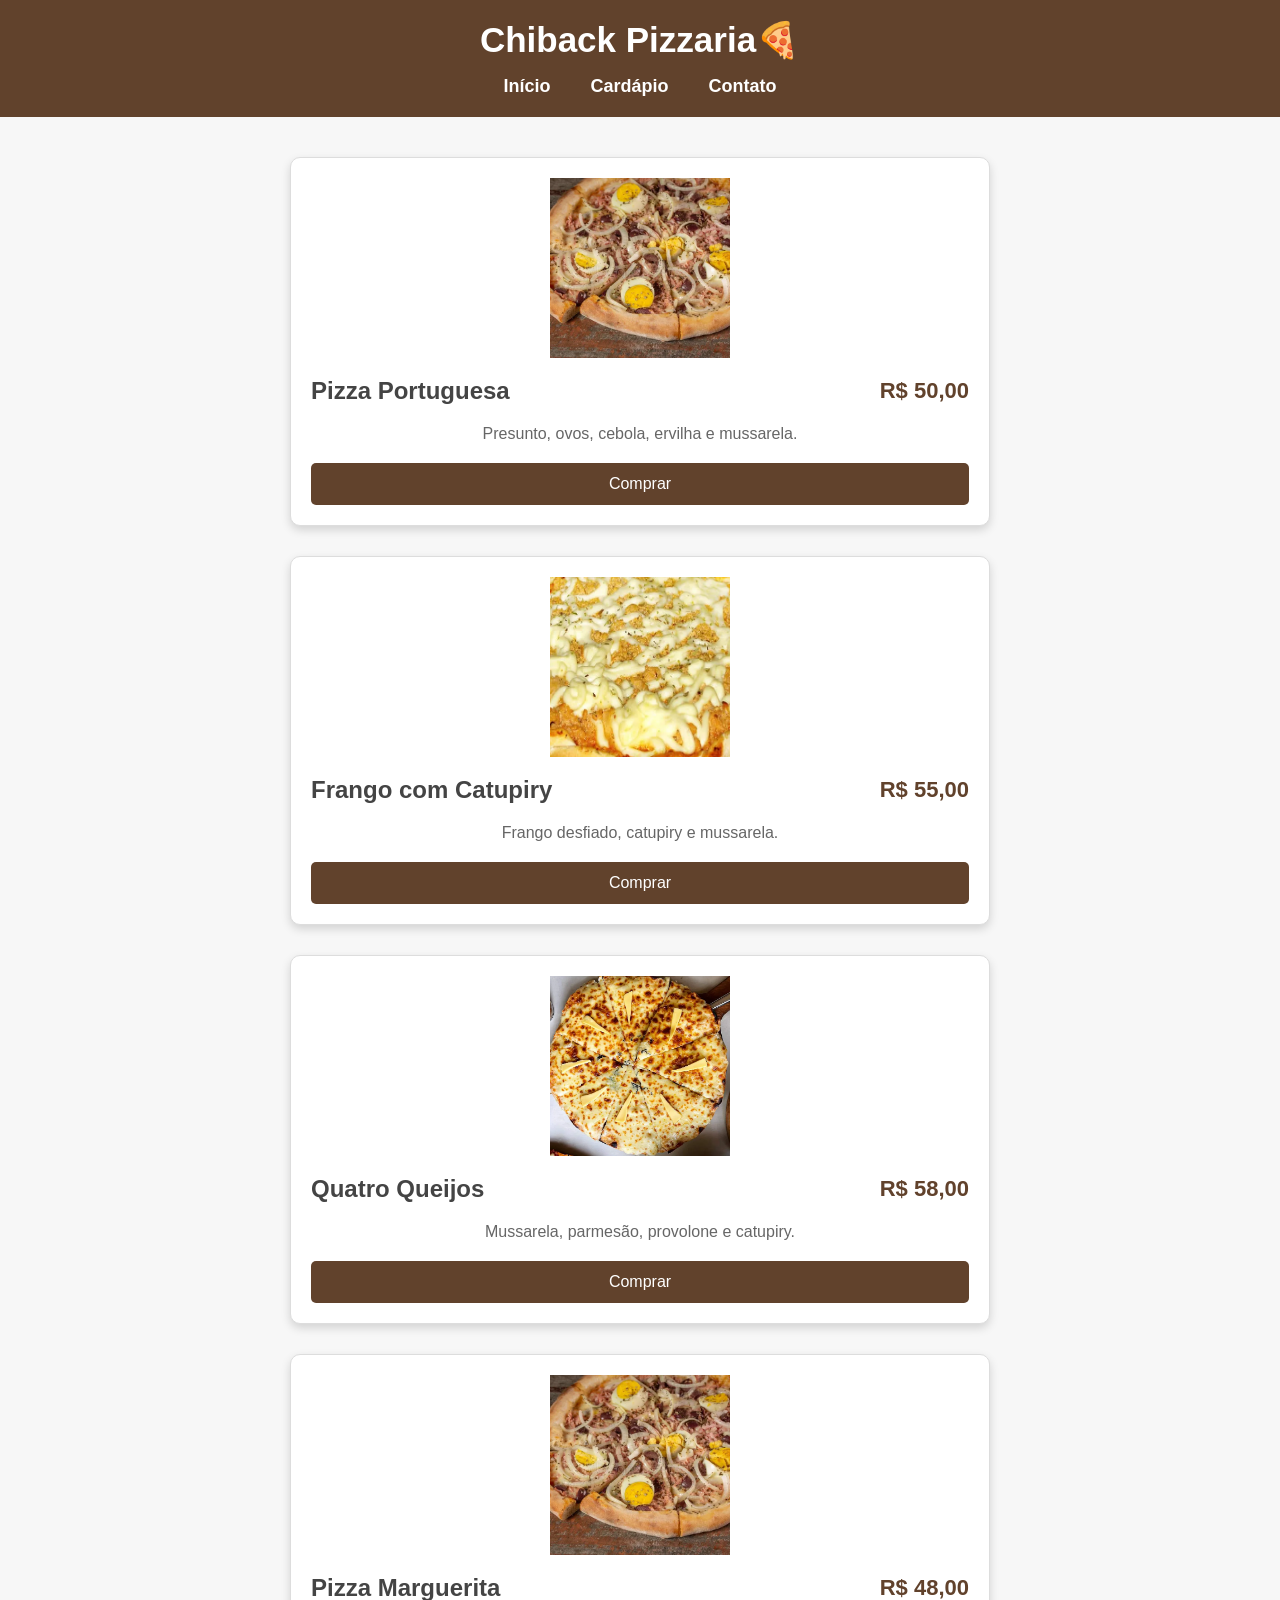
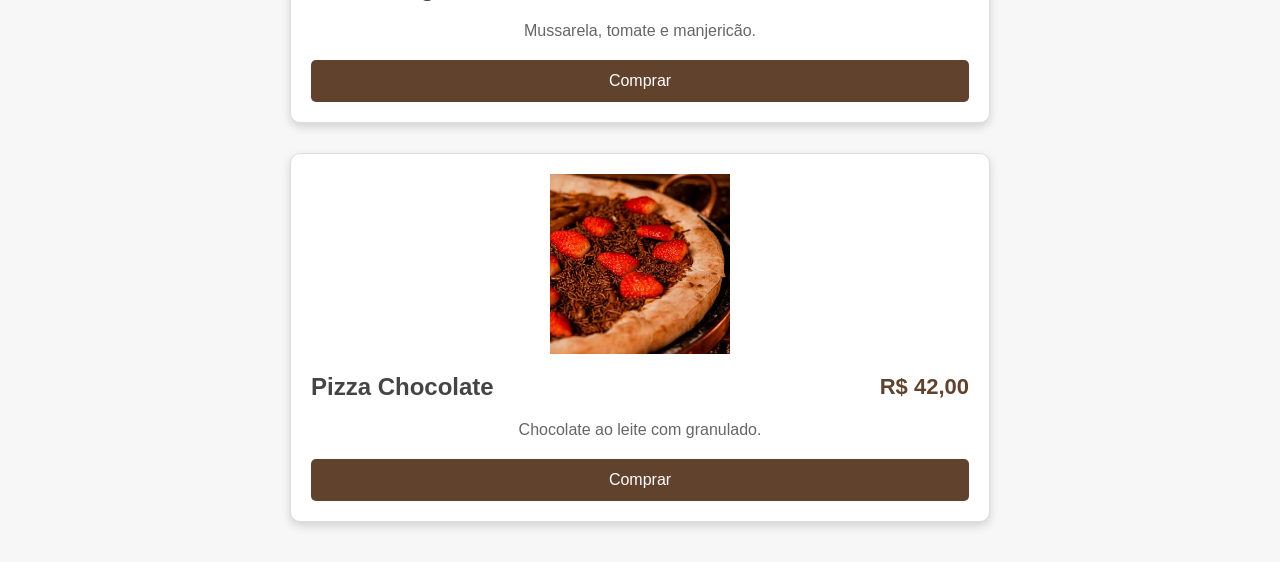
==== Pizzaria Chiback/index.html @ ef8bc4b9 "Chiback Pizzaria" ====
<!DOCTYPE html>
<html lang="pt-br">
<head>
    <meta charset="UTF-8">
    <meta name="viewport" content="width=device-width, initial-scale=1.0">
    <title>Chiback Pizzaria</title>
    <link rel="stylesheet" href="style.css">
</head>
<body>

<header>

    <h1> Chiback Pizzaria🍕</h1>

    <nav>
        <a href="#">Início</a>
        <a href="#">Cardápio</a>
        <a href="#">Contato</a>
    </nav>

</header>


<section class="cardapio">

    <div class="produto">
        <img src="imagens/portuguesa.png" alt="Pizza Portuguesa">

        <div class="titulo">
            <h2>Pizza Portuguesa</h2>
            <span>R$ 50,00</span>
        </div>

        <p>Presunto, ovos, cebola, ervilha e mussarela.</p>

        <button>Comprar</button>
    </div>

    <div class="produto">
        <img src="imagens/frango.png" alt="Pizza Frango">

        <div class="titulo">
            <h2>Frango com Catupiry</h2>
            <span>R$ 55,00</span>
        </div>

        <p>Frango desfiado, catupiry e mussarela.</p>

        <button>Comprar</button>
    </div>

    <div class="produto">
        <img src="imagens/queijos.png" alt="Pizza Quatro Queijos">

        <div class="titulo">
            <h2>Quatro Queijos</h2>
            <span>R$ 58,00</span>
        </div>

        <p>Mussarela, parmesão, provolone e catupiry.</p>

        <button>Comprar</button>
    </div>

    <div class="produto">
        <img src="imagens/portuguesa.png" alt="Pizza Marguerita">

        <div class="titulo">
            <h2>Pizza Marguerita</h2>
            <span>R$ 48,00</span>
        </div>

        <p>Mussarela, tomate e manjericão.</p>

        <button>Comprar</button>
    </div>

    <div class="produto">
        <img src="imagens/chocolate.png" alt="Pizza Chocolate">

        <div class="titulo">
            <h2>Pizza Chocolate</h2>
            <span>R$ 42,00</span>
        </div>

        <p>Chocolate ao leite com granulado.</p>

        <button>Comprar</button>
    </div>

    <!-- Produto escondido -->
    <div class="produto escondido">

        <img src="imagens/camarao.png" alt="Pizza Camarão">

        <div class="titulo">
            <h2>Pizza Camarão</h2>
            <span>R$ 75,00</span>
        </div>

        <p>Produto em teste.</p>

        <button>Comprar</button>

    </div>

</section>

</body>
</html>
---- Pizzaria Chiback/style.css ----
*{
    margin: 0;
    padding: 0;
    box-sizing: border-box;
    font-family: Arial, Helvetica, sans-serif;
}

body{
    background: #f7f7f7;
}

header{
    background: #61422c;
    color: white;
    text-align: center;
    padding: 20px;
}

header h1{
    margin-bottom: 15px;
    font-size: 35px;
}

nav{
    display: flex;
    justify-content: center;
    gap: 40px;
}

nav a{
    color: white;
    text-decoration: none;
    font-size: 18px;
    font-weight: bold;
}

nav a:hover{
    color: #ffe4b5;
}


.cardapio{
    display: flex;
    flex-direction: column;
    align-items: center;
    gap: 30px;
    margin: 40px;
}

.produto{
    width: 700px;
    background: white;
    border-radius: 10px;
    border: 1px solid #ddd;
    box-shadow: 0 4px 10px rgba(0,0,0,0.15);
    padding: 20px;
    text-align: center;
}

.produto:hover{
    transform: scale(1.02);
    transition: 0.3s;
}

.produto img{
    width: 180px;
    height: 180px;
    object-fit: cover;
    margin-bottom: 15px;
}

.titulo{
    display: flex;
    justify-content: space-between;
    align-items: center;
}

.titulo h2{
    color: #444;
}

.titulo span{
    color: #61422c;
    font-weight: bold;
    font-size: 22px;
}

.produto p{
    margin: 20px 0;
    color: #666;
}

button{
    width: 100%;
    padding: 12px;
    background: #61422c;
    color: white;
    border: none;
    border-radius: 5px;
    font-size: 16px;
    cursor: pointer;
}

button:hover{
    background: #61422c;
}

.escondido{
    display: none;
}
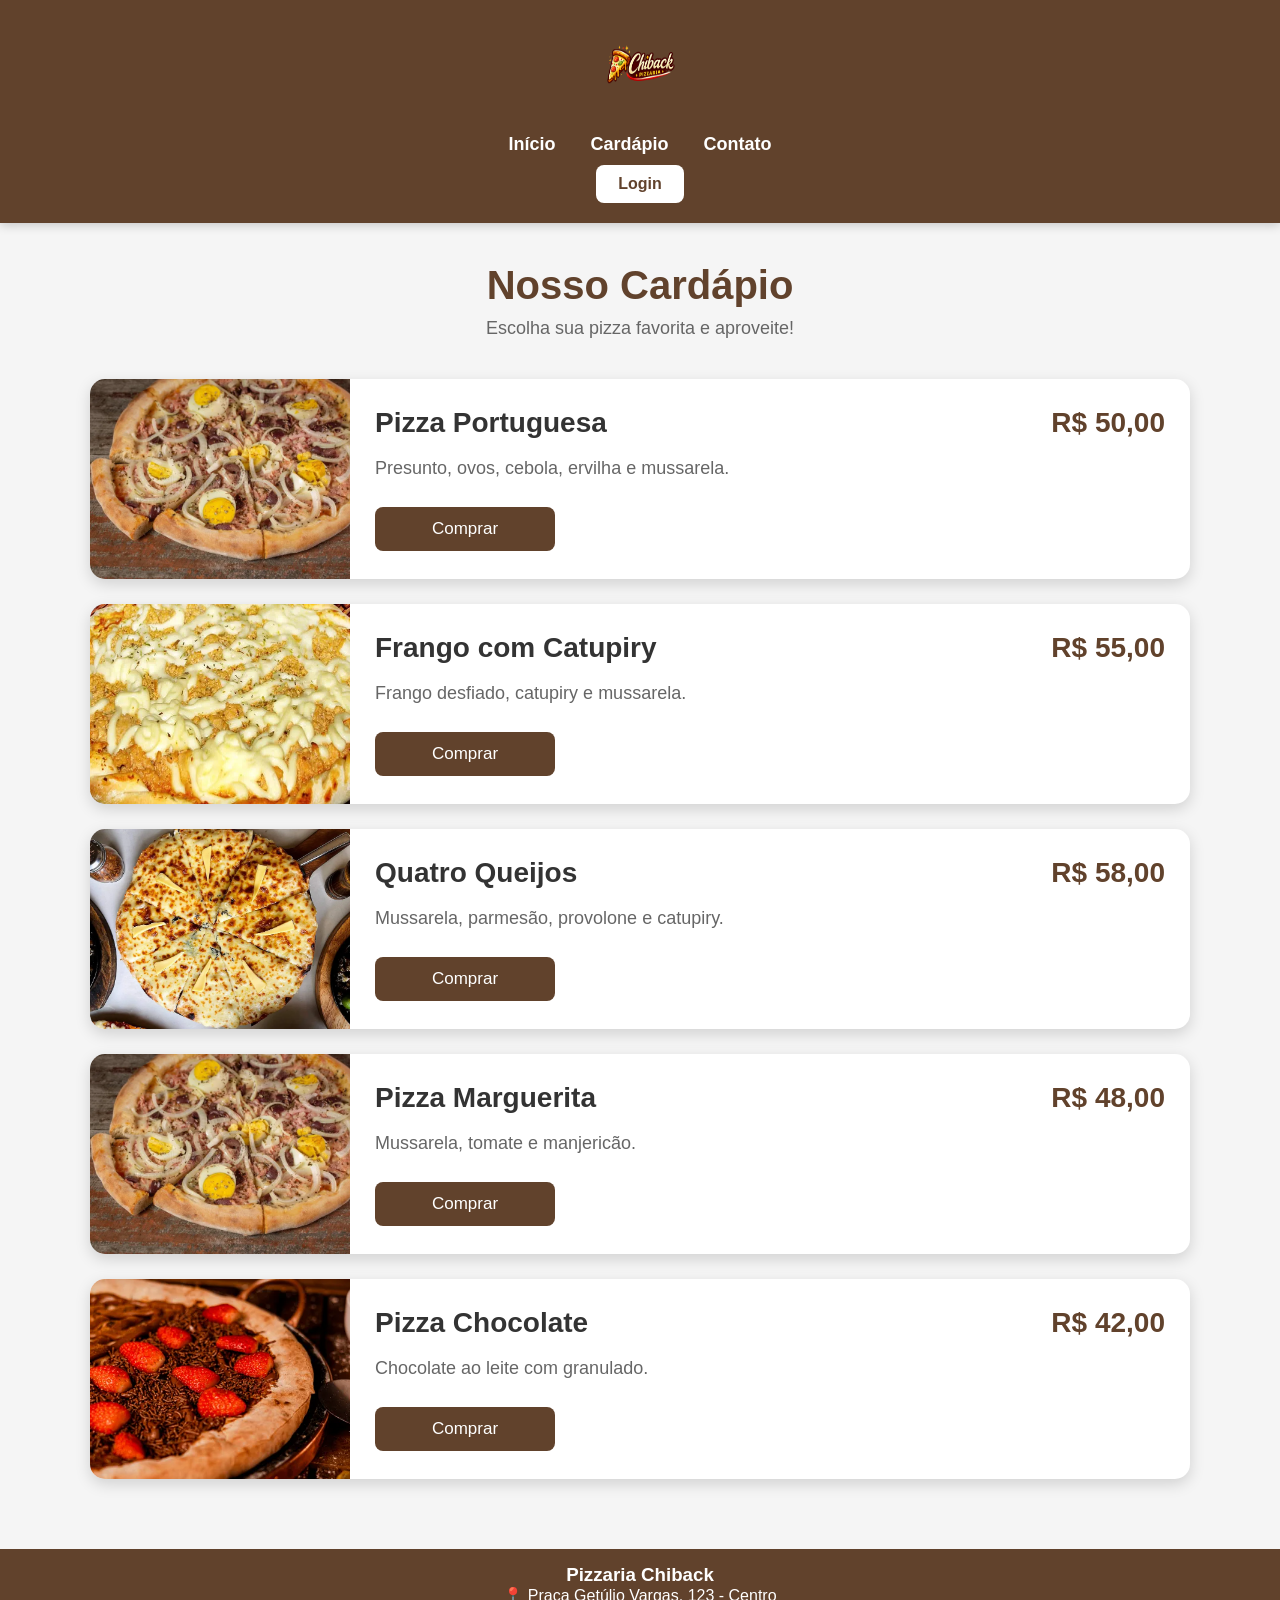
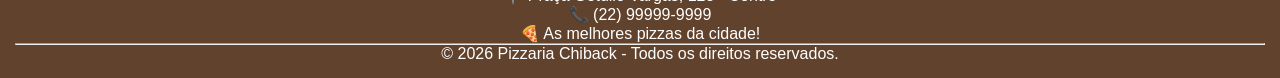
==== commit 3f8784a6: "Chiback Pizza1" ====
--- a/Pizzaria Chiback/index.html
+++ b/Pizzaria Chiback/index.html
@@ -1,110 +1,129 @@
 <!DOCTYPE html>
-<html lang="pt-br">
+<html lang="pt-BR">
 <head>
     <meta charset="UTF-8">
     <meta name="viewport" content="width=device-width, initial-scale=1.0">
-    <title>Chiback Pizzaria</title>
+    <title>Pizzaria Chiback</title>
+
     <link rel="stylesheet" href="style.css">
 </head>
 <body>
 
-<header>
+    <header>
 
-    <h1> Chiback Pizzaria🍕</h1>
-
-    <nav>
-        <a href="#">Início</a>
-        <a href="#">Cardápio</a>
-        <a href="#">Contato</a>
-    </nav>
-
-</header>
-
-
-<section class="cardapio">
-
-    <div class="produto">
-        <img src="imagens/portuguesa.png" alt="Pizza Portuguesa">
-
-        <div class="titulo">
-            <h2>Pizza Portuguesa</h2>
-            <span>R$ 50,00</span>
+        <div class="logo">
+            <img src="imagens/logo.png" alt="Logo da Pizzaria Chiback" height="100" width="100">
         </div>
 
-        <p>Presunto, ovos, cebola, ervilha e mussarela.</p>
+        <nav>
+            <a href="#">Início</a>
+            <a href="#">Cardápio</a>
+            <a href="#">Contato</a>
+        </nav>
 
-        <button>Comprar</button>
-    </div>
+        <button class="login">Login</button>
 
-    <div class="produto">
-        <img src="imagens/frango.png" alt="Pizza Frango">
+    </header>
 
-        <div class="titulo">
-            <h2>Frango com Catupiry</h2>
-            <span>R$ 55,00</span>
+    <section class="banner">
+        <h2>Nosso Cardápio</h2>
+        <p>Escolha sua pizza favorita e aproveite!</p>
+    </section>
+
+    <section class="cardapio">
+
+        <div class="produto">
+            <img src="imagens/portuguesa.png" alt="Pizza Portuguesa">
+
+            <div class="info">
+                <div class="titulo">
+                    <h2>Pizza Portuguesa</h2>
+                    <span>R$ 50,00</span>
+                </div>
+
+                <p>Presunto, ovos, cebola, ervilha e mussarela.</p>
+
+                <button>Comprar</button>
+            </div>
         </div>
 
-        <p>Frango desfiado, catupiry e mussarela.</p>
+        <div class="produto">
+            <img src="imagens/frango.png" alt="Frango com Catupiry">
 
-        <button>Comprar</button>
-    </div>
+            <div class="info">
+                <div class="titulo">
+                    <h2>Frango com Catupiry</h2>
+                    <span>R$ 55,00</span>
+                </div>
 
-    <div class="produto">
-        <img src="imagens/queijos.png" alt="Pizza Quatro Queijos">
+                <p>Frango desfiado, catupiry e mussarela.</p>
 
-        <div class="titulo">
-            <h2>Quatro Queijos</h2>
-            <span>R$ 58,00</span>
+                <button>Comprar</button>
+            </div>
         </div>
 
-        <p>Mussarela, parmesão, provolone e catupiry.</p>
+        <div class="produto">
+            <img src="imagens/queijos.png" alt="Quatro Queijos">
 
-        <button>Comprar</button>
-    </div>
+            <div class="info">
+                <div class="titulo">
+                    <h2>Quatro Queijos</h2>
+                    <span>R$ 58,00</span>
+                </div>
 
-    <div class="produto">
-        <img src="imagens/portuguesa.png" alt="Pizza Marguerita">
+                <p>Mussarela, parmesão, provolone e catupiry.</p>
 
-        <div class="titulo">
-            <h2>Pizza Marguerita</h2>
-            <span>R$ 48,00</span>
+                <button>Comprar</button>
+            </div>
         </div>
 
-        <p>Mussarela, tomate e manjericão.</p>
+        <div class="produto">
+            <img src="imagens/portuguesa.png" alt="Pizza Marguerita">
 
-        <button>Comprar</button>
-    </div>
+            <div class="info">
+                <div class="titulo">
+                    <h2>Pizza Marguerita</h2>
+                    <span>R$ 48,00</span>
+                </div>
 
-    <div class="produto">
-        <img src="imagens/chocolate.png" alt="Pizza Chocolate">
+                <p>Mussarela, tomate e manjericão.</p>
 
-        <div class="titulo">
-            <h2>Pizza Chocolate</h2>
-            <span>R$ 42,00</span>
+                <button>Comprar</button>
+            </div>
         </div>
 
-        <p>Chocolate ao leite com granulado.</p>
+        <div class="produto">
+            <img src="imagens/chocolate.png" alt="Pizza Chocolate">
 
-        <button>Comprar</button>
-    </div>
+            <div class="info">
+                <div class="titulo">
+                    <h2>Pizza Chocolate</h2>
+                    <span>R$ 42,00</span>
+                </div>
 
-    <!-- Produto escondido -->
-    <div class="produto escondido">
+                <p>Chocolate ao leite com granulado.</p>
 
-        <img src="imagens/camarao.png" alt="Pizza Camarão">
-
-        <div class="titulo">
-            <h2>Pizza Camarão</h2>
-            <span>R$ 75,00</span>
+                <button>Comprar</button>
+            </div>
         </div>
 
-        <p>Produto em teste.</p>
+    </section>
 
-        <button>Comprar</button>
+    <footer>
+        <h3>Pizzaria Chiback</h3>
 
-    </div>
+        <p>📍 Praça Getúlio Vargas, 123 - Centro</p>
 
-</section>
+        <p>📞 (22) 99999-9999</p>
+
+        <p>🍕 As melhores pizzas da cidade!</p>
+
+        <hr>
+    
+        <p>&copy; 2026 Pizzaria Chiback - Todos os direitos reservados.</p>
+
+    </footer>
+
 
 </body>
 </html>
--- a/Pizzaria Chiback/style.css
+++ b/Pizzaria Chiback/style.css
@@ -6,25 +6,29 @@
 }
 
 body{
-    background: #f7f7f7;
-}
+    background: #f5f5f5;
+}
+
+/* Cabeçalho */
 
 header{
     background: #61422c;
     color: white;
-    text-align: center;
-    padding: 20px;
-}
-
-header h1{
-    margin-bottom: 15px;
-    font-size: 35px;
+    display: flex;
+    justify-content: space-between;
+    align-items: center;
+    padding: 20px 50px;
+    box-shadow: 0 2px 10px rgba(0,0,0,0.2);
+   
+}
+
+.logo h1{
+    font-size: 32px;
 }
 
 nav{
     display: flex;
-    justify-content: center;
-    gap: 40px;
+    gap: 35px;
 }
 
 nav a{
@@ -32,79 +36,170 @@
     text-decoration: none;
     font-size: 18px;
     font-weight: bold;
+    transition: .3s;
 }
 
 nav a:hover{
-    color: #ffe4b5;
-}
-
+    color: #ffd39b;
+}
+
+/* Botão Login */
+
+.login{
+    width: auto;
+    padding: 10px 22px;
+    background: white;
+    color: #61422c;
+    border: none;
+    border-radius: 8px;
+    font-size: 16px;
+    font-weight: bold;
+    cursor: pointer;
+}
+
+.login:hover{
+    background: #ffe4b5;
+}
+
+/* Banner */
+
+.banner{
+    text-align: center;
+    padding: 40px 20px;
+}
+
+.banner h2{
+    font-size: 40px;
+    color: #61422c;
+    margin-bottom: 10px;
+}
+
+.banner p{
+    font-size: 18px;
+    color: #666;
+}
+
+/* Cardápio */
 
 .cardapio{
+    width: 90%;
+    max-width: 1100px;
+    margin: auto;
     display: flex;
     flex-direction: column;
-    align-items: center;
-    gap: 30px;
-    margin: 40px;
-}
+    gap: 25px;
+    padding-bottom: 40px;
+}
+
+/* Produto */
 
 .produto{
-    width: 700px;
+    display: flex;
+    align-items: center;
     background: white;
-    border-radius: 10px;
-    border: 1px solid #ddd;
-    box-shadow: 0 4px 10px rgba(0,0,0,0.15);
-    padding: 20px;
-    text-align: center;
+    border-radius: 15px;
+    box-shadow: 0 5px 15px rgba(0,0,0,.15);
+    overflow: hidden;
+    transition: .3s;
 }
 
 .produto:hover{
     transform: scale(1.02);
-    transition: 0.3s;
 }
 
 .produto img{
-    width: 180px;
-    height: 180px;
+    width: 260px;
+    height: 200px;
     object-fit: cover;
+}
+
+.info{
+    flex: 1;
+    padding: 25px;
+}
+
+.titulo{
+    display: flex;
+    justify-content: space-between;
+    align-items: center;
     margin-bottom: 15px;
 }
 
-.titulo{
-    display: flex;
-    justify-content: space-between;
-    align-items: center;
-}
-
 .titulo h2{
-    color: #444;
+    color: #333;
+    font-size: 28px;
 }
 
 .titulo span{
     color: #61422c;
+    font-size: 28px;
     font-weight: bold;
-    font-size: 22px;
-}
-
-.produto p{
-    margin: 20px 0;
+}
+
+.info p{
     color: #666;
-}
-
-button{
-    width: 100%;
+    font-size: 18px;
+    margin-bottom: 25px;
+    line-height: 28px;
+}
+
+.info button{
+    width: 180px;
     padding: 12px;
+    border: none;
     background: #61422c;
     color: white;
-    border: none;
-    border-radius: 5px;
-    font-size: 16px;
+    font-size: 17px;
+    border-radius: 8px;
     cursor: pointer;
 }
 
-button:hover{
-    background: #61422c;
-}
-
-.escondido{
-    display: none;
-}+.info button:hover{
+    background: #7b5338;
+}
+
+    header{
+        flex-direction: column;
+        gap: 10px;
+    }
+
+
+   @media (max-width: 768px){
+    .cardapio{
+        gap: 20px;
+    }
+
+    .produto{
+        flex-direction: column;
+    }
+
+    .produto img{
+        width: 100%;
+        height: 180%;
+        object-fit: cover;
+        border-radius: 10px;
+    }
+
+    .titulo{
+        flex-direction: column;
+        gap: 10px;
+        text-align: center;
+    }
+
+    .info button{
+        width: 100%;
+    }
+    .logo{
+    display: flex;
+    align-items: center;
+    gap: 10px;
+}
+}
+
+footer {
+    text-align: center;
+    margin-top: 30px;
+    padding: 15px;
+    background-color: #61422c;
+    color: #fff;
+}
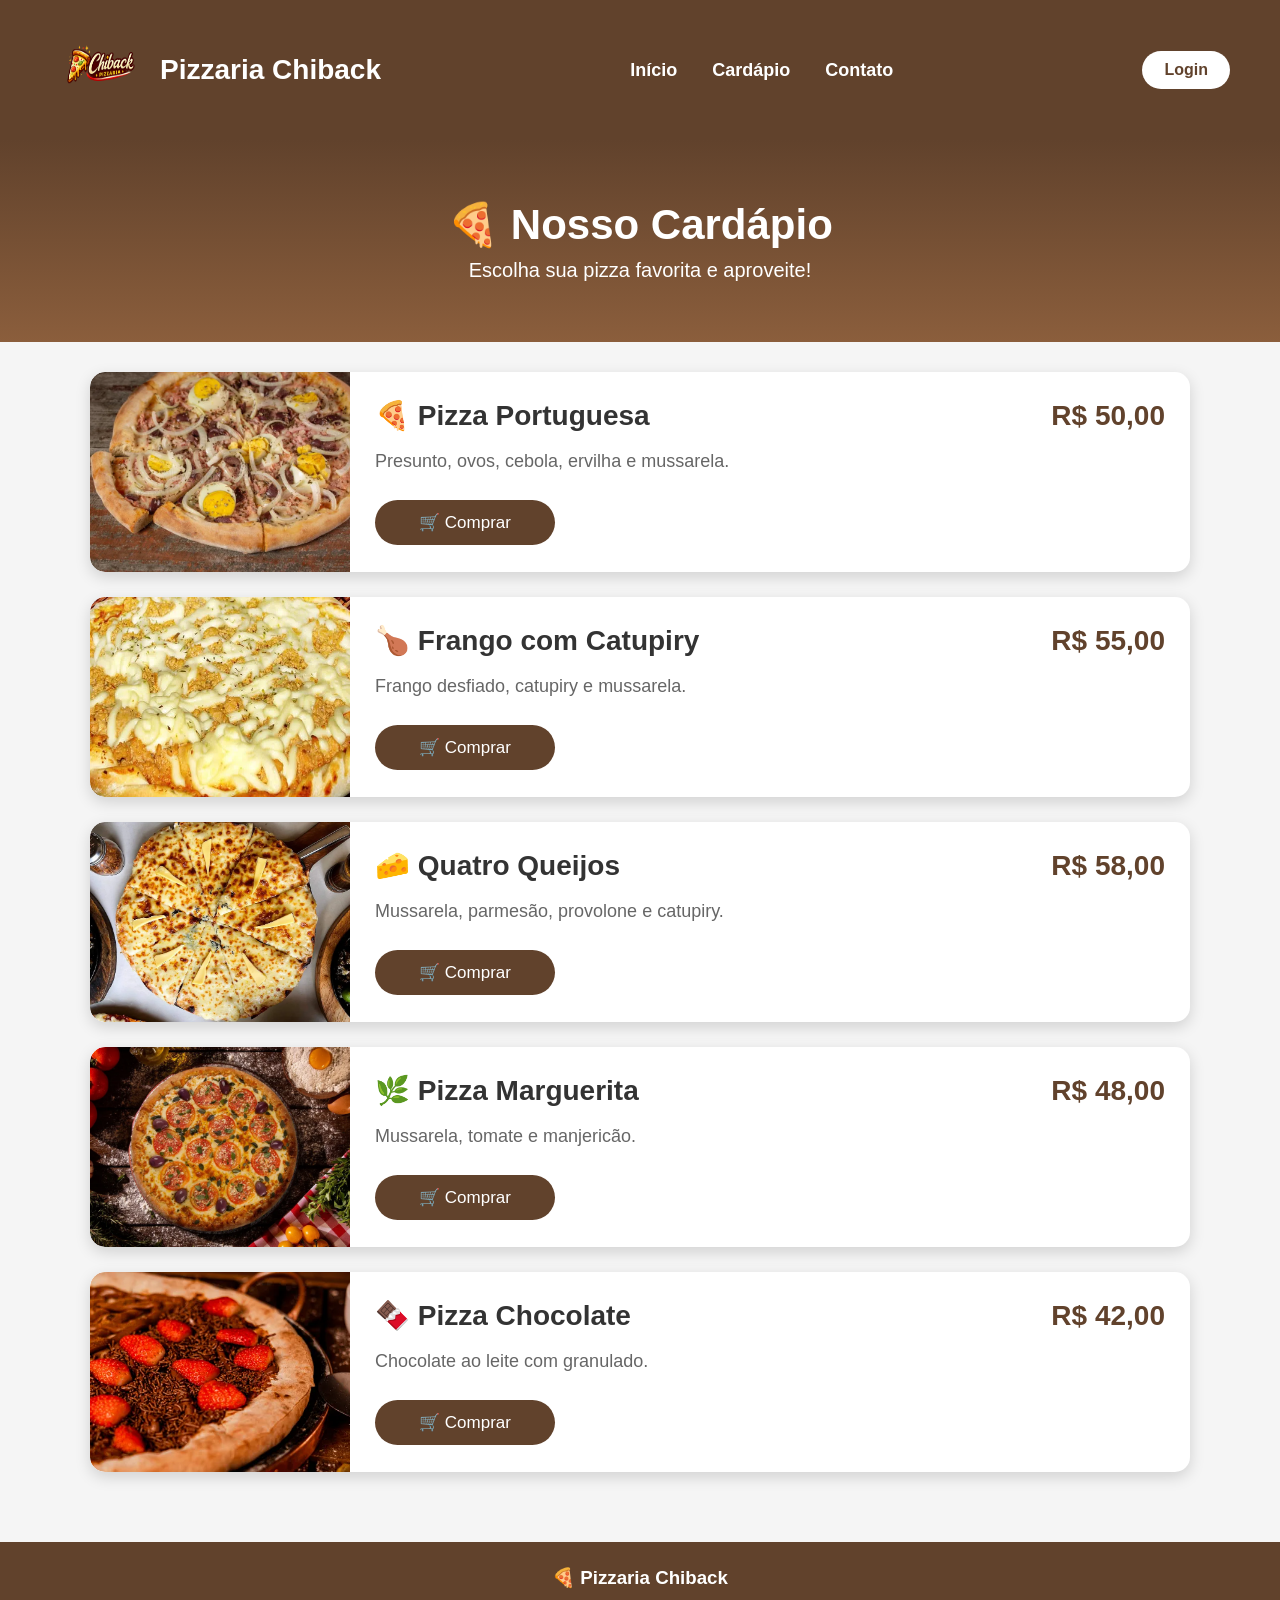
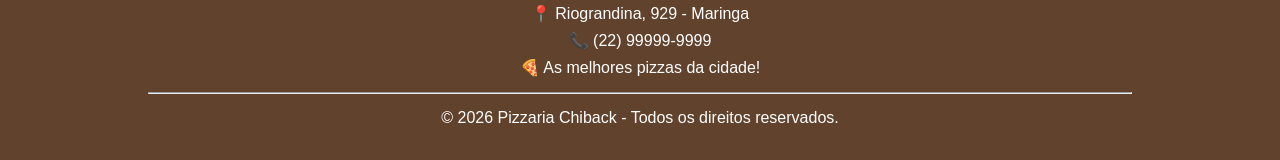
==== commit e45c697b: "Pizzaria Chiback s" ====
--- a/Pizzaria Chiback/index.html
+++ b/Pizzaria Chiback/index.html
@@ -12,7 +12,8 @@
     <header>
 
         <div class="logo">
-            <img src="imagens/logo.png" alt="Logo da Pizzaria Chiback" height="100" width="100">
+            <img src="imagens/logo.png" alt="Logo da Pizzaria Chiback" width="100" height="100">
+            <h1>Pizzaria Chiback</h1>
         </div>
 
         <nav>
@@ -26,7 +27,7 @@
     </header>
 
     <section class="banner">
-        <h2>Nosso Cardápio</h2>
+        <h2>🍕 Nosso Cardápio</h2>
         <p>Escolha sua pizza favorita e aproveite!</p>
     </section>
 
@@ -37,13 +38,13 @@
 
             <div class="info">
                 <div class="titulo">
-                    <h2>Pizza Portuguesa</h2>
+                    <h2>🍕 Pizza Portuguesa</h2>
                     <span>R$ 50,00</span>
                 </div>
 
                 <p>Presunto, ovos, cebola, ervilha e mussarela.</p>
 
-                <button>Comprar</button>
+                <button>🛒 Comprar</button>
             </div>
         </div>
 
@@ -52,13 +53,13 @@
 
             <div class="info">
                 <div class="titulo">
-                    <h2>Frango com Catupiry</h2>
+                    <h2>🍗 Frango com Catupiry</h2>
                     <span>R$ 55,00</span>
                 </div>
 
                 <p>Frango desfiado, catupiry e mussarela.</p>
 
-                <button>Comprar</button>
+                <button>🛒 Comprar</button>
             </div>
         </div>
 
@@ -67,28 +68,28 @@
 
             <div class="info">
                 <div class="titulo">
-                    <h2>Quatro Queijos</h2>
+                    <h2>🧀 Quatro Queijos</h2>
                     <span>R$ 58,00</span>
                 </div>
 
                 <p>Mussarela, parmesão, provolone e catupiry.</p>
 
-                <button>Comprar</button>
+                <button>🛒 Comprar</button>
             </div>
         </div>
 
         <div class="produto">
-            <img src="imagens/portuguesa.png" alt="Pizza Marguerita">
+            <img src="imagens/marguerita.png" alt="Pizza Marguerita">
 
             <div class="info">
                 <div class="titulo">
-                    <h2>Pizza Marguerita</h2>
+                    <h2>🌿 Pizza Marguerita</h2>
                     <span>R$ 48,00</span>
                 </div>
 
                 <p>Mussarela, tomate e manjericão.</p>
 
-                <button>Comprar</button>
+                <button>🛒 Comprar</button>
             </div>
         </div>
 
@@ -97,33 +98,33 @@
 
             <div class="info">
                 <div class="titulo">
-                    <h2>Pizza Chocolate</h2>
+                    <h2>🍫 Pizza Chocolate</h2>
                     <span>R$ 42,00</span>
                 </div>
 
                 <p>Chocolate ao leite com granulado.</p>
 
-                <button>Comprar</button>
+                <button>🛒 Comprar</button>
             </div>
         </div>
 
     </section>
 
     <footer>
-        <h3>Pizzaria Chiback</h3>
 
-        <p>📍 Praça Getúlio Vargas, 123 - Centro</p>
+        <h3>🍕 Pizzaria Chiback</h3>
+
+        <p>📍 Riograndina, 929 - Maringa</p>
 
         <p>📞 (22) 99999-9999</p>
 
         <p>🍕 As melhores pizzas da cidade!</p>
 
         <hr>
-    
+
         <p>&copy; 2026 Pizzaria Chiback - Todos os direitos reservados.</p>
 
     </footer>
 
-
 </body>
 </html>
--- a/Pizzaria Chiback/style.css
+++ b/Pizzaria Chiback/style.css
@@ -18,12 +18,17 @@
     justify-content: space-between;
     align-items: center;
     padding: 20px 50px;
-    box-shadow: 0 2px 10px rgba(0,0,0,0.2);
-   
+    box-shadow: 0 2px 10px rgba(0,0,0,.2);
+}
+
+.logo{
+    display: flex;
+    align-items: center;
+    gap: 10px;
 }
 
 .logo h1{
-    font-size: 32px;
+    font-size: 28px;
 }
 
 nav{
@@ -36,7 +41,7 @@
     text-decoration: none;
     font-size: 18px;
     font-weight: bold;
-    transition: .3s;
+    transition: 0.3s;
 }
 
 nav a:hover{
@@ -46,37 +51,39 @@
 /* Botão Login */
 
 .login{
-    width: auto;
     padding: 10px 22px;
     background: white;
     color: #61422c;
     border: none;
-    border-radius: 8px;
+    border-radius: 30px;
     font-size: 16px;
     font-weight: bold;
     cursor: pointer;
+    transition: 0.3s;
 }
 
 .login:hover{
-    background: #ffe4b5;
+    background: #ffd39b;
+    transform: scale(1.05);
 }
 
 /* Banner */
 
 .banner{
+    background: linear-gradient(#61422c, #8b5e3c);
+    color: white;
     text-align: center;
-    padding: 40px 20px;
+    padding: 60px 20px;
+    margin-bottom: 30px;
 }
 
 .banner h2{
-    font-size: 40px;
-    color: #61422c;
+    font-size: 42px;
     margin-bottom: 10px;
 }
 
 .banner p{
-    font-size: 18px;
-    color: #666;
+    font-size: 20px;
 }
 
 /* Cardápio */
@@ -91,26 +98,29 @@
     padding-bottom: 40px;
 }
 
-/* Produto */
+/* Produtos */
 
 .produto{
     display: flex;
     align-items: center;
     background: white;
     border-radius: 15px;
+    overflow: hidden;
     box-shadow: 0 5px 15px rgba(0,0,0,.15);
-    overflow: hidden;
     transition: .3s;
+    animation: aparecer .8s;
 }
 
 .produto:hover{
-    transform: scale(1.02);
+    transform: translateY(-5px);
+    box-shadow: 0 10px 20px rgba(0,0,0,.25);
 }
 
 .produto img{
     width: 260px;
     height: 200px;
     object-fit: cover;
+    border-radius: 15px 0 0 15px;
 }
 
 .info{
@@ -126,21 +136,21 @@
 }
 
 .titulo h2{
+    font-size: 28px;
     color: #333;
+}
+
+.titulo span{
     font-size: 28px;
-}
-
-.titulo span{
     color: #61422c;
-    font-size: 28px;
     font-weight: bold;
 }
 
 .info p{
     color: #666;
     font-size: 18px;
+    line-height: 28px;
     margin-bottom: 25px;
-    line-height: 28px;
 }
 
 .info button{
@@ -150,23 +160,52 @@
     background: #61422c;
     color: white;
     font-size: 17px;
-    border-radius: 8px;
+    border-radius: 30px;
     cursor: pointer;
+    transition: .3s;
 }
 
 .info button:hover{
-    background: #7b5338;
-}
+    background: #8b5e3c;
+    transform: scale(1.05);
+}
+
+/* Rodapé */
+
+footer{
+    text-align: center;
+    background: #61422c;
+    color: white;
+    padding: 25px;
+    margin-top: 30px;
+}
+
+footer h3{
+    margin-bottom: 15px;
+}
+
+footer p{
+    margin: 8px 0;
+}
+
+footer hr{
+    margin: 15px auto;
+    width: 80%;
+}
+
+/* Responsivo */
+
+@media(max-width:768px){
 
     header{
         flex-direction: column;
-        gap: 10px;
-    }
-
-
-   @media (max-width: 768px){
-    .cardapio{
-        gap: 20px;
+        gap: 15px;
+    }
+
+    nav{
+        flex-direction: column;
+        align-items: center;
+        gap: 15px;
     }
 
     .produto{
@@ -175,31 +214,21 @@
 
     .produto img{
         width: 100%;
-        height: 180%;
-        object-fit: cover;
-        border-radius: 10px;
+        height: 220px;
+        border-radius: 0;
     }
 
     .titulo{
         flex-direction: column;
+        text-align: center;
         gap: 10px;
-        text-align: center;
     }
 
     .info button{
         width: 100%;
     }
-    .logo{
-    display: flex;
-    align-items: center;
-    gap: 10px;
-}
-}
-
-footer {
-    text-align: center;
-    margin-top: 30px;
-    padding: 15px;
-    background-color: #61422c;
-    color: #fff;
-}
+
+}
+
+
+
